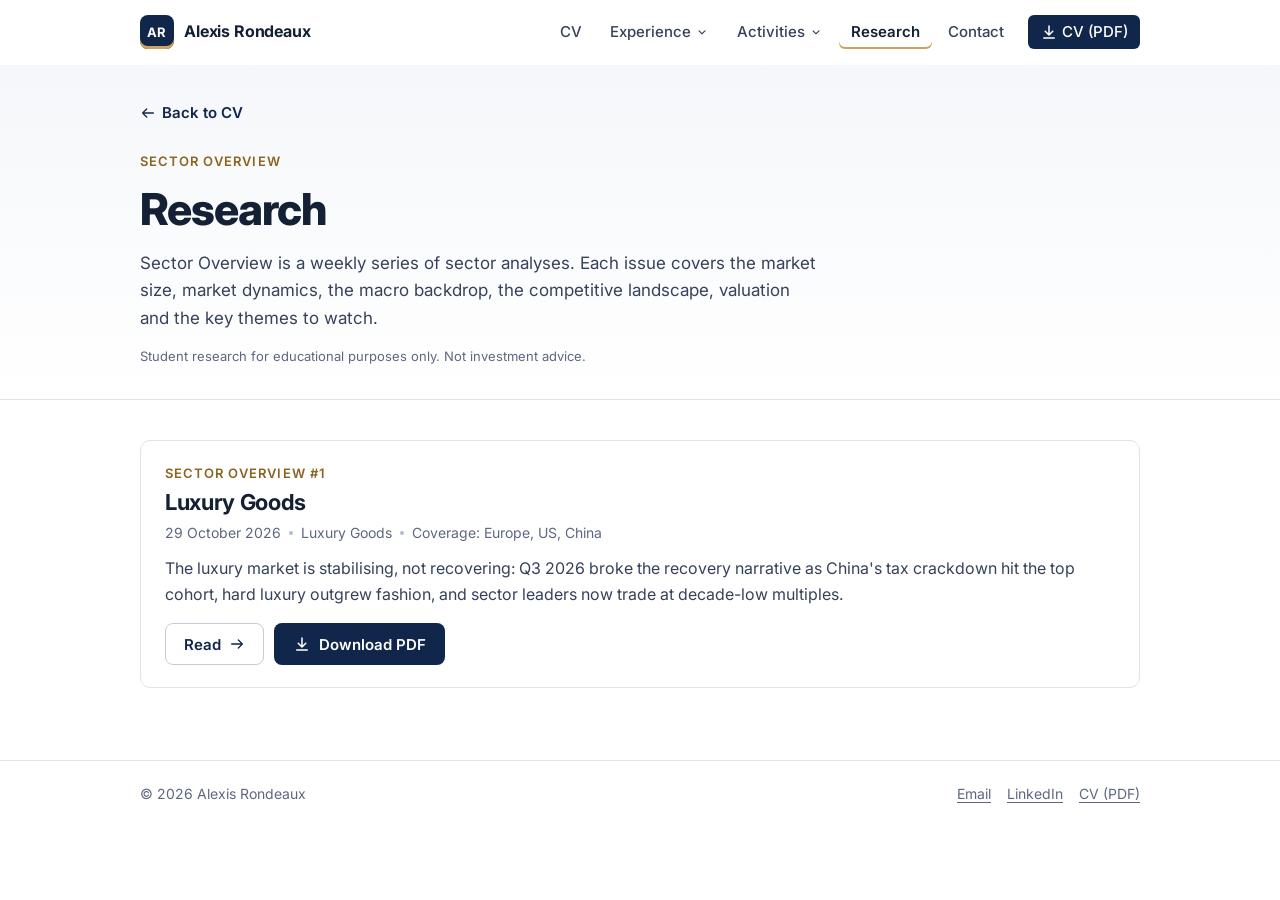
==== research/index.html @ 2f4fa921 "Add Research section with Sector Overview #1: Luxury Goods New Research tab in the main navigation, " ====
<!doctype html>
<html lang="en">
<head>
  <meta charset="utf-8">
  <meta name="viewport" content="width=device-width, initial-scale=1">
  <title>Research: Sector Overview series | Alexis Rondeaux</title>
  <meta name="description" content="Sector Overview, a weekly series of sector analyses by Alexis Rondeaux: market size, dynamics, competitive landscape, valuation and key themes. Read online or download the PDF.">
  <meta name="author" content="Alexis Rondeaux">
  <link rel="canonical" href="https://alexisrondeaux.github.io/research/">
  <meta name="theme-color" content="#10264a">

  <!-- Open Graph (LinkedIn, WhatsApp, Slack previews) -->
  <meta property="og:type" content="website">
  <meta property="og:site_name" content="Alexis Rondeaux">
  <meta property="og:title" content="Research: Sector Overview series | Alexis Rondeaux">
  <meta property="og:description" content="Sector Overview, a weekly series of sector analyses by Alexis Rondeaux: market size, dynamics, competitive landscape, valuation and key themes. Read online or download the PDF.">
  <meta property="og:url" content="https://alexisrondeaux.github.io/research/">
  <meta property="og:image" content="https://alexisrondeaux.github.io/research/sector-overview-01-luxury-goods/charts/chart5_performance.png">
  <meta property="og:image:width" content="1280">
  <meta property="og:image:height" content="720">
  <meta property="og:image:alt" content="12-month share price change of luxury stocks vs Stoxx 600">
  <meta property="og:locale" content="en_US">
  <meta name="twitter:card" content="summary_large_image">

  <link rel="icon" href="../assets/favicon.svg" type="image/svg+xml">
  <link rel="preconnect" href="https://fonts.googleapis.com">
  <link rel="preconnect" href="https://fonts.gstatic.com" crossorigin>
  <link href="https://fonts.googleapis.com/css2?family=Inter:wght@400;500;600;700;800&display=swap" rel="stylesheet">
  <link rel="stylesheet" href="../styles.css">
</head>
<body data-page="research" data-root="../">
  <a class="skip-link" href="#main">Skip to content</a>
  <nav class="site-nav" id="site-nav" aria-label="Main"></nav>
  <main id="main">
    <noscript>
      <div class="container" style="padding:40px 20px">
        <p>This site needs JavaScript to display. Latest report: <a href="sector-overview-01-luxury-goods/sector-overview-01-luxury-goods-oct-2026.pdf">Sector Overview #1, Luxury Goods (PDF)</a>.</p>
      </div>
    </noscript>
  </main>
  <footer class="site-footer" id="site-footer"></footer>
  <script src="../content.js"></script>
  <script src="../main.js"></script>
</body>
</html>
---- styles.css ----
/* ============ Design tokens ============ */
:root {
  --navy-900: #0a1a33;
  --navy-800: #10264a;
  --navy-700: #1b3560;
  --ink: #142033;
  --text: #36425a;
  --muted: #5d6880;
  --line: #dfe3ea;
  --bg: #ffffff;
  --bg-alt: #f5f7fa;
  --accent: #8a6420;       /* text-safe gold (5.3:1 on white) */
  --accent-soft: #c9a45c;  /* decorative gold */
  --radius: 10px;
  --shadow: 0 1px 2px rgba(10, 26, 51, .06), 0 4px 16px rgba(10, 26, 51, .06);
  --font: "Inter", system-ui, -apple-system, "Segoe UI", Roboto, Arial, sans-serif;
  color-scheme: light;
}

*, *::before, *::after { box-sizing: border-box; }
html { scroll-behavior: smooth; scroll-padding-top: 76px; -webkit-text-size-adjust: 100%; }
@media (prefers-reduced-motion: reduce) { html { scroll-behavior: auto; } }
body {
  margin: 0; font-family: var(--font); font-size: 16px; line-height: 1.6;
  color: var(--text); background: var(--bg);
  -webkit-font-smoothing: antialiased; text-rendering: optimizeLegibility;
}
img { max-width: 100%; display: block; }
a { color: var(--navy-700); text-underline-offset: 3px; }
a:hover { color: var(--accent); }
:focus-visible { outline: 3px solid var(--accent-soft); outline-offset: 2px; border-radius: 4px; }
h1, h2, h3 { color: var(--ink); line-height: 1.2; margin: 0; letter-spacing: -0.015em; }
p { margin: 0 0 1em; }

.container { width: 100%; max-width: 1040px; margin: 0 auto; padding: 0 20px; }
.sr-only { position: absolute; width: 1px; height: 1px; padding: 0; margin: -1px; overflow: hidden; clip: rect(0 0 0 0); white-space: nowrap; border: 0; }
.skip-link { position: absolute; left: 12px; top: -48px; z-index: 100; background: var(--navy-900); color: #fff; padding: 10px 14px; border-radius: 6px; }
.skip-link:focus { top: 12px; color: #fff; }

/* ============ Buttons ============ */
.btn {
  display: inline-flex; align-items: center; gap: 8px; justify-content: center;
  padding: 11px 18px; border-radius: 8px; font: 600 15px/1 var(--font);
  text-decoration: none; border: 1.5px solid transparent; cursor: pointer;
  transition: background-color .2s, color .2s, border-color .2s, transform .2s;
}
.btn:hover { transform: translateY(-1px); }
.btn:disabled { opacity: .6; cursor: wait; transform: none; }
.btn-primary { background: var(--navy-800); color: #fff; }
.btn-primary:hover { background: var(--navy-700); color: #fff; }
.btn-ghost { background: #fff; color: var(--navy-800); border-color: #c4ccd8; }
.btn-ghost:hover { border-color: var(--navy-800); color: var(--navy-800); }
.btn-sm { padding: 8px 12px; font-size: 14px; }
.ctas { display: flex; flex-wrap: wrap; gap: 10px; }

/* ============ Navigation ============ */
.site-nav {
  position: sticky; top: 0; z-index: 50; background: rgba(255, 255, 255, .94);
  backdrop-filter: saturate(160%) blur(8px); -webkit-backdrop-filter: saturate(160%) blur(8px);
  border-bottom: 1px solid transparent; transition: border-color .2s, box-shadow .2s; min-height: 64px;
}
.site-nav.is-scrolled { border-bottom-color: var(--line); box-shadow: 0 2px 12px rgba(10, 26, 51, .05); }
.nav-inner { display: flex; align-items: center; justify-content: space-between; min-height: 64px; gap: 16px; }
.brand { display: inline-flex; align-items: center; gap: 10px; font-weight: 700; color: var(--ink); text-decoration: none; letter-spacing: -0.01em; }
.brand:hover { color: var(--ink); }
.brand-mark {
  display: grid; place-items: center; width: 34px; height: 34px; border-radius: 8px;
  background: var(--navy-800); color: #fff; font-size: 13px; letter-spacing: .04em;
  box-shadow: inset 0 -3px 0 var(--accent-soft);
}
.nav-links { list-style: none; margin: 0; padding: 0; display: flex; align-items: center; gap: 4px; }
.nav-links > li > a, .nav-trigger {
  display: inline-flex; align-items: center; gap: 4px; padding: 8px 12px; border-radius: 6px;
  color: var(--text); font: 500 15px/1.2 var(--font); text-decoration: none; background: none; border: 0; cursor: pointer;
}
.nav-links > li > a:hover, .nav-trigger:hover { color: var(--ink); background: var(--bg-alt); }
.nav-links a[aria-current="page"], .nav-group.is-active > .nav-trigger { color: var(--ink); font-weight: 600; box-shadow: inset 0 -2px 0 var(--accent-soft); }
.nav-links .nav-cta { margin-left: 8px; }
.nav-links .nav-cta a { color: #fff; background: var(--navy-800); }
.nav-links .nav-cta a:hover { color: #fff; background: var(--navy-700); }
.nav-group { position: relative; }
.nav-trigger svg { transition: transform .2s; }
.nav-trigger[aria-expanded="true"] svg { transform: rotate(180deg); }
.nav-menu {
  list-style: none; margin: 0; padding: 6px; position: absolute; top: calc(100% + 6px); left: 0; min-width: 240px;
  background: #fff; border: 1px solid var(--line); border-radius: var(--radius); box-shadow: var(--shadow);
  opacity: 0; visibility: hidden; transform: translateY(-4px); transition: opacity .15s, transform .15s, visibility .15s;
}
.nav-trigger[aria-expanded="true"] + .nav-menu { opacity: 1; visibility: visible; transform: none; }
.nav-menu a { display: block; padding: 9px 12px; border-radius: 6px; color: var(--text); text-decoration: none; font-size: 15px; }
.nav-menu a:hover { background: var(--bg-alt); color: var(--ink); }
.nav-menu a[aria-current="page"] { color: var(--ink); font-weight: 600; background: var(--bg-alt); box-shadow: none; }

.nav-toggle { display: none; width: 44px; height: 44px; border: 0; background: none; cursor: pointer; border-radius: 8px; }
.nav-toggle .bars, .nav-toggle .bars::before, .nav-toggle .bars::after {
  display: block; width: 22px; height: 2px; background: var(--ink); border-radius: 2px; position: relative; transition: transform .2s, background-color .2s; margin: 0 auto;
}
.nav-toggle .bars::before, .nav-toggle .bars::after { content: ""; position: absolute; left: 0; }
.nav-toggle .bars::before { top: -7px; }
.nav-toggle .bars::after { top: 7px; }
.nav-toggle[aria-expanded="true"] .bars { background: transparent; }
.nav-toggle[aria-expanded="true"] .bars::before { transform: translateY(7px) rotate(45deg); }
.nav-toggle[aria-expanded="true"] .bars::after { transform: translateY(-7px) rotate(-45deg); }

@media (max-width: 860px) {
  .nav-toggle { display: block; }
  .nav-links {
    display: none; position: absolute; top: 64px; left: 0; right: 0; flex-direction: column; align-items: stretch;
    background: #fff; border-bottom: 1px solid var(--line); padding: 8px 16px 16px; box-shadow: var(--shadow);
    max-height: calc(100vh - 64px); overflow-y: auto;
  }
  .nav-links.is-open { display: flex; }
  .nav-links > li > a, .nav-trigger { width: 100%; padding: 12px 8px; font-size: 16px; }
  .nav-trigger { pointer-events: none; color: var(--muted); font-size: 13px; text-transform: uppercase; letter-spacing: .08em; padding-bottom: 4px; }
  .nav-trigger svg { display: none; }
  .nav-group.is-active > .nav-trigger { box-shadow: none; }
  .nav-menu { position: static; opacity: 1; visibility: visible; transform: none; box-shadow: none; border: 0; padding: 0 0 4px; min-width: 0; }
  .nav-menu a { padding: 11px 8px 11px 16px; font-size: 16px; }
  .nav-links .nav-cta { margin: 8px 0 0; }
  .nav-links .nav-cta a { width: 100%; justify-content: center; padding: 12px; }
}

/* ============ Hero ============ */
.hero { padding: 56px 0 40px; background: linear-gradient(180deg, var(--bg-alt), #fff 85%); }
.hero-grid { display: grid; grid-template-columns: 1fr 260px; gap: 48px; align-items: center; }
.eyebrow { display: inline-flex; align-items: center; gap: 6px; color: var(--accent); font-weight: 600; font-size: 14px; letter-spacing: .02em; margin-bottom: 12px; }
.hero h1 { font-size: clamp(36px, 6vw, 54px); font-weight: 800; letter-spacing: -0.03em; }
.headline { font-size: clamp(17px, 2.2vw, 20px); color: var(--navy-700); font-weight: 600; margin: 10px 0 18px; }
.summary { max-width: 62ch; font-size: 17px; margin-bottom: 26px; }
.hero-photo img {
  width: 100%; height: auto; aspect-ratio: 4 / 5; object-fit: cover; border-radius: 14px;
  box-shadow: 0 10px 30px rgba(10, 26, 51, .14); border: 4px solid #fff; outline: 1px solid var(--line);
}
@media (max-width: 720px) {
  .hero { padding: 32px 0 28px; }
  .hero-grid { grid-template-columns: 1fr; gap: 20px; }
  .hero-photo { order: -1; }
  .hero-photo img { width: 132px; aspect-ratio: 1; object-position: 50% 25%; border-radius: 50%; }
  .summary { font-size: 16px; }
  .ctas .btn { flex: 1 1 auto; }
}

/* ============ Key figures ============ */
.highlights { padding: 4px 0 24px; }
.stats { list-style: none; margin: 0; padding: 0; display: grid; grid-template-columns: repeat(4, 1fr); border: 1px solid var(--line); border-radius: var(--radius); background: #fff; }
.stats li { padding: 18px 20px; display: flex; flex-direction: column; gap: 2px; }
.stats li + li { border-left: 1px solid var(--line); }
.stat-value { font-size: 26px; font-weight: 800; color: var(--navy-800); letter-spacing: -0.02em; font-variant-numeric: tabular-nums; }
.stat-label { font-size: 13.5px; color: var(--muted); }
@media (max-width: 720px) {
  .stats { grid-template-columns: repeat(2, 1fr); }
  .stats li:nth-child(3) { border-left: 0; }
  .stats li:nth-child(n+3) { border-top: 1px solid var(--line); }
  .stats li { padding: 14px 16px; }
  .stat-value { font-size: 22px; }
}

/* ============ Sections ============ */
.section { padding: 56px 0; }
.section.alt { background: var(--bg-alt); }
.section-title { font-size: 26px; font-weight: 700; margin-bottom: 24px; display: flex; align-items: center; gap: 12px; }
.section-title::before { content: ""; width: 4px; height: 22px; background: var(--accent-soft); border-radius: 2px; }
@media (max-width: 720px) { .section { padding: 40px 0; } .section-title { font-size: 22px; } }

.entry { background: #fff; border: 1px solid var(--line); border-radius: var(--radius); padding: 22px 24px; margin-bottom: 16px; transition: box-shadow .2s, border-color .2s; }
.entry:hover { box-shadow: var(--shadow); border-color: #cfd6e1; }
.entry-head { display: flex; justify-content: space-between; align-items: flex-start; gap: 6px 20px; flex-wrap: wrap; margin-bottom: 10px; }
.entry h3 { font-size: 18px; font-weight: 700; }
.entry-role { margin: 2px 0 0; color: var(--navy-700); font-weight: 500; }
.entry-meta { margin: 0; font-size: 14px; color: var(--muted); display: flex; align-items: center; flex-wrap: wrap; white-space: nowrap; }
.dot { width: 4px; height: 4px; border-radius: 50%; background: #b3bccb; display: inline-block; margin: 0 8px; }
@media (max-width: 720px) { .entry { padding: 18px; } .entry-head { flex-direction: column; } .entry-meta { white-space: normal; } }

.bullets { margin: 0; padding-left: 0; list-style: none; }
.bullets li { position: relative; padding-left: 18px; margin: 6px 0; }
.bullets li::before { content: ""; position: absolute; left: 2px; top: .7em; width: 6px; height: 6px; border-radius: 1px; background: var(--accent-soft); }
.read-more { display: inline-flex; align-items: center; gap: 6px; margin-top: 12px; font-weight: 600; font-size: 15px; text-decoration: none; color: var(--navy-800); }
.read-more svg { transition: transform .2s; }
.read-more:hover svg { transform: translateX(3px); }

.grid-2 { display: grid; grid-template-columns: 1fr 1fr; gap: 16px; }
.grid-2 .entry { margin: 0; display: flex; flex-direction: column; }
.grid-2 .read-more { margin-top: auto; padding-top: 12px; }
.grid-3 { display: grid; grid-template-columns: repeat(3, 1fr); gap: 16px; }
@media (min-width: 861px) { .grid-3 .panel:last-child { grid-column: span 2; } }
@media (max-width: 860px) { .grid-3 { grid-template-columns: 1fr 1fr; } }
@media (max-width: 720px) { .grid-2, .grid-3 { grid-template-columns: 1fr; } }

.panel { background: #fff; border: 1px solid var(--line); border-radius: var(--radius); padding: 20px; }
.panel h3 { font-size: 15px; text-transform: uppercase; letter-spacing: .07em; color: var(--muted); font-weight: 600; margin-bottom: 12px; }
.chips { list-style: none; margin: 0; padding: 0; display: flex; flex-wrap: wrap; gap: 8px; }
.chips li { background: var(--bg-alt); border: 1px solid var(--line); color: var(--ink); font-size: 14px; padding: 5px 10px; border-radius: 999px; }
.panel .chips li { background: #fff; }
.langs { list-style: none; margin: 0; padding: 0; }
.langs li { display: flex; justify-content: space-between; gap: 12px; padding: 7px 0; border-bottom: 1px dashed var(--line); }
.langs li:last-child { border-bottom: 0; }
.langs strong { color: var(--ink); font-weight: 600; }
.langs span { color: var(--muted); font-size: 14.5px; text-align: right; }

/* ============ Contact ============ */
.contact { background: var(--navy-900); color: #d5dbe6; }
.contact .section-title { color: #fff; }
.contact a { color: #fff; }
.contact a:hover { color: var(--accent-soft); }
.contact-grid { display: grid; grid-template-columns: 1fr 1.2fr; gap: 40px; align-items: start; }
.fallback { margin-bottom: 8px; }
.form { background: #fff; border-radius: 12px; padding: 24px; color: var(--text); }
.field { margin-bottom: 16px; }
.field label { display: block; font-weight: 600; font-size: 14px; color: var(--ink); margin-bottom: 6px; }
.field input, .field textarea {
  width: 100%; font: 16px/1.5 var(--font); color: var(--ink); padding: 11px 12px;
  border: 1.5px solid #c4ccd8; border-radius: 8px; background: #fff; transition: border-color .2s, box-shadow .2s;
}
.field textarea { resize: vertical; min-height: 120px; }
.field input:focus, .field textarea:focus { outline: none; border-color: var(--navy-700); box-shadow: 0 0 0 3px rgba(27, 53, 96, .15); }
.hp { position: absolute; left: -9999px; }
.form .btn { width: 100%; padding: 13px; }
.form-status { margin: 12px 0 0; font-size: 14.5px; min-height: 1.4em; }
.form-status.success { color: #1d6b3a; font-weight: 600; }
.form-status.error { color: #a12a2a; font-weight: 600; }
@media (max-width: 720px) { .contact-grid { grid-template-columns: 1fr; gap: 24px; } .form { padding: 18px; } }

/* ============ Detail pages ============ */
.detail-hero { padding: 36px 0 32px; background: linear-gradient(180deg, var(--bg-alt), #fff); border-bottom: 1px solid var(--line); }
.detail-hero h1 { font-size: clamp(30px, 5vw, 44px); font-weight: 800; letter-spacing: -0.025em; }
.detail-hero .eyebrow { display: flex; margin-top: 22px; text-transform: uppercase; letter-spacing: .08em; font-size: 13px; }
.back { display: inline-flex; align-items: center; gap: 6px; font-weight: 600; font-size: 15px; text-decoration: none; color: var(--navy-800); }
.back:hover svg { transform: translateX(-3px); }
.back svg { transition: transform .2s; }

.facts-line { display: flex; flex-wrap: wrap; align-items: center; margin: 14px 0 0; color: var(--muted); font-weight: 500; }
.takeaways { background: var(--navy-900); color: #e3e8f0; border-radius: var(--radius); padding: 22px 24px; margin-bottom: 40px; box-shadow: inset 4px 0 0 var(--accent-soft); }
.takeaways h2 { color: #fff; font-size: 15px; text-transform: uppercase; letter-spacing: .08em; margin-bottom: 10px; }
.takeaways .bullets li { margin: 8px 0; font-size: 16.5px; }
@media (max-width: 720px) { .takeaways { padding: 18px; } }
.detail-body { max-width: 780px; padding-top: 40px; padding-bottom: 56px; }
.dblock { margin-bottom: 36px; }
.dblock h2 { font-size: 20px; font-weight: 700; margin-bottom: 12px; display: flex; align-items: center; gap: 10px; }
.dblock h2::before { content: ""; width: 4px; height: 18px; background: var(--accent-soft); border-radius: 2px; }
.dblock p { font-size: 16.5px; }
.bullets.results li { background: var(--bg-alt); border: 1px solid var(--line); border-radius: 8px; padding: 12px 14px 12px 34px; }
.bullets.results li::before { left: 15px; top: 1.15em; }
.learned { border-left: 3px solid var(--accent-soft); padding-left: 20px; }
.pager { display: grid; grid-template-columns: 1fr 1fr; gap: 12px; margin: 8px 0 28px; }
.pager a { display: block; border: 1px solid var(--line); border-radius: var(--radius); padding: 14px 16px; text-decoration: none; color: var(--ink); font-weight: 600; transition: border-color .2s, box-shadow .2s; }
.pager a:hover { border-color: var(--navy-700); box-shadow: var(--shadow); }
.pager a span { display: block; font-size: 12.5px; color: var(--muted); font-weight: 500; text-transform: uppercase; letter-spacing: .07em; }
.pager .next { text-align: right; }
.detail-foot { display: flex; flex-wrap: wrap; justify-content: space-between; align-items: center; gap: 16px; padding-top: 24px; border-top: 1px solid var(--line); }
@media (max-width: 520px) { .pager { grid-template-columns: 1fr; } .pager .next { text-align: left; } }

/* ============ Research ============ */
.disclaimer { margin: 14px 0 0; font-size: 13px; color: var(--muted); }
.detail-hero .summary { margin: 14px 0 0; }
.research-list { padding-top: 40px; padding-bottom: 56px; }
.report-card h2 { font-size: 22px; font-weight: 700; margin-bottom: 6px; }
.report-card h2 a { color: var(--ink); text-decoration: none; }
.report-card h2 a:hover { color: var(--accent); }
.report-card .entry-meta { margin-bottom: 12px; }
.report-card .ctas { margin-top: 4px; }
.report-kicker { margin: 0 0 6px; color: var(--accent); font-weight: 600; font-size: 13px; text-transform: uppercase; letter-spacing: .08em; }

.report-wrap { max-width: 760px; }
.report-ctas { align-items: center; margin-top: 22px; }
.pdf-note { font-size: 14px; color: var(--muted); }
.report-page { padding-top: 36px; padding-bottom: 56px; }
.report-page .takeaways { margin-bottom: 24px; }
.toc { border: 1px solid var(--line); border-radius: var(--radius); padding: 14px 18px; margin-bottom: 40px; }
.toc summary { cursor: pointer; font-weight: 600; color: var(--ink); }
.toc ol { margin: 12px 0 2px; padding-left: 22px; columns: 2; column-gap: 32px; }
.toc li { margin: 4px 0; break-inside: avoid; }
.toc a { text-decoration: none; }
.toc a:hover { text-decoration: underline; }
@media (max-width: 600px) { .toc ol { columns: 1; } }

.report-body { font-size: 16.5px; line-height: 1.75; overflow-wrap: break-word; }
.report-body h2 { font-size: 23px; font-weight: 700; margin: 8px 0 16px; display: flex; align-items: center; gap: 10px; }
.report-body h2::before { content: ""; flex: none; width: 4px; height: 20px; background: var(--accent-soft); border-radius: 2px; }
.report-body h3 { font-size: 18px; margin: 24px 0 10px; }
.report-body p { margin: 0 0 1.1em; }
.report-body strong { color: var(--ink); }
.report-body .note { font-size: 13.5px; line-height: 1.6; color: var(--muted); }
.report-body hr { border: 0; border-top: 1px solid var(--line); margin: 40px 0; }
.report-body .bullets { margin: 0 0 1.2em; }
.report-body .bullets li { margin: 8px 0; }
.report-ol { margin: 0 0 1.2em; padding-left: 22px; }
.report-ol li { margin: 10px 0; padding-left: 4px; }
.report-ol li::marker { color: var(--accent); font-weight: 700; }
.report-body a { overflow-wrap: anywhere; }
.report-body figure { margin: 28px 0 8px; }
.report-body figure img { width: 100%; height: auto; border: 1px solid var(--line); border-radius: 8px; background: #fff; }
.report-body figcaption { margin-top: 8px; font-size: 13.5px; color: var(--muted); text-align: center; line-height: 1.5; }

.table-wrap { overflow-x: auto; -webkit-overflow-scrolling: touch; margin: 4px 0 1.4em; border: 1px solid var(--line); border-radius: 8px; }
.table-wrap:focus-visible { outline-offset: 2px; }
.report-body table { width: 100%; border-collapse: collapse; font-size: 14px; line-height: 1.5; font-variant-numeric: tabular-nums; }
.report-body th, .report-body td { padding: 9px 12px; text-align: left; vertical-align: top; border-bottom: 1px solid var(--line); min-width: 7.5em; }
.report-body th { background: var(--bg-alt); color: var(--ink); font-weight: 600; font-size: 13px; }
.report-body td:first-child { font-weight: 600; color: var(--ink); }
.report-body tbody tr:last-child td { border-bottom: 0; }
.report-body tbody tr:nth-child(even) td { background: #fafbfc; }

.report-end { margin: 40px 0 32px; padding: 22px 24px; background: var(--bg-alt); border: 1px solid var(--line); border-radius: var(--radius); }
@media (max-width: 720px) {
  .report-body { font-size: 16px; }
  .report-body h2 { font-size: 20px; }
  .report-ctas .btn { flex: 0 1 auto; }
  .report-end { padding: 18px; }
}
@media print {
  .toc, .report-ctas, .report-end .btn, .detail-foot { display: none !important; }
  .table-wrap { overflow: visible; border: 0; }
}

/* ============ Footer ============ */
.site-footer { border-top: 1px solid var(--line); padding: 22px 0; font-size: 14px; color: var(--muted); }
.footer-inner { display: flex; justify-content: space-between; flex-wrap: wrap; gap: 8px 20px; }
.footer-inner p { margin: 0; }
.footer-inner a { margin-left: 16px; color: var(--muted); }
.footer-inner a:first-child { margin-left: 0; }

/* ============ Subtle animation ============ */
.js-ready .reveal { opacity: 0; transform: translateY(10px); transition: opacity .5s ease, transform .5s ease; }
.js-ready .reveal.is-visible { opacity: 1; transform: none; }
@media (prefers-reduced-motion: reduce) {
  .js-ready .reveal { opacity: 1; transform: none; transition: none; }
  .btn, .btn:hover { transition: none; transform: none; }
}

/* ============ Print ============ */
@media print {
  .site-nav, .contact, .ctas, .read-more, .pager, .back, .site-footer { display: none !important; }
  .js-ready .reveal { opacity: 1; transform: none; }
  .section.alt, .hero { background: none; }
}
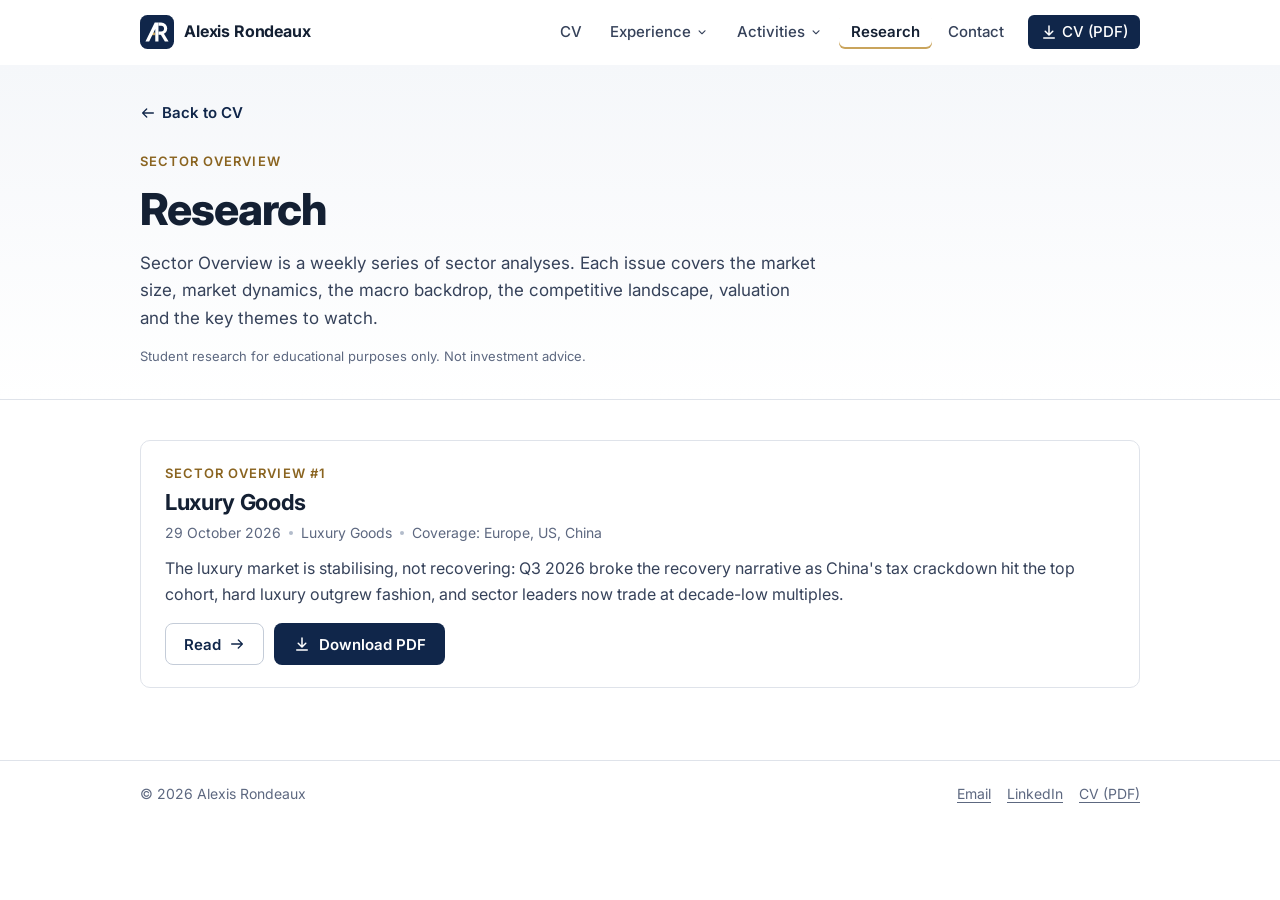
==== commit 91f34ca3: "Add version query to CSS/JS links so visitors get updates without a hard refresh Co-Authored-By: Cla" ====
--- a/research/index.html
+++ b/research/index.html
@@ -26,7 +26,7 @@
   <link rel="preconnect" href="https://fonts.googleapis.com">
   <link rel="preconnect" href="https://fonts.gstatic.com" crossorigin>
   <link href="https://fonts.googleapis.com/css2?family=Inter:wght@400;500;600;700;800&display=swap" rel="stylesheet">
-  <link rel="stylesheet" href="../styles.css">
+  <link rel="stylesheet" href="../styles.css?v=20261029">
 </head>
 <body data-page="research" data-root="../">
   <a class="skip-link" href="#main">Skip to content</a>
@@ -39,7 +39,7 @@
     </noscript>
   </main>
   <footer class="site-footer" id="site-footer"></footer>
-  <script src="../content.js"></script>
-  <script src="../main.js"></script>
+  <script src="../content.js?v=20261029"></script>
+  <script src="../main.js?v=20261029"></script>
 </body>
 </html>
--- a/styles.css
+++ b/styles.css
@@ -63,11 +63,9 @@
 .nav-inner { display: flex; align-items: center; justify-content: space-between; min-height: 64px; gap: 16px; }
 .brand { display: inline-flex; align-items: center; gap: 10px; font-weight: 700; color: var(--ink); text-decoration: none; letter-spacing: -0.01em; }
 .brand:hover { color: var(--ink); }
-.brand-mark {
-  display: grid; place-items: center; width: 34px; height: 34px; border-radius: 8px;
-  background: var(--navy-800); color: #fff; font-size: 13px; letter-spacing: .04em;
-  box-shadow: inset 0 -3px 0 var(--accent-soft);
-}
+.brand-mark { display: block; flex: none; width: 34px; height: 34px; transition: transform .2s; }
+.brand:hover .brand-mark { transform: rotate(-4deg); }
+@media (prefers-reduced-motion: reduce) { .brand-mark { transition: none; } .brand:hover .brand-mark { transform: none; } }
 .nav-links { list-style: none; margin: 0; padding: 0; display: flex; align-items: center; gap: 4px; }
 .nav-links > li > a, .nav-trigger {
   display: inline-flex; align-items: center; gap: 4px; padding: 8px 12px; border-radius: 6px;
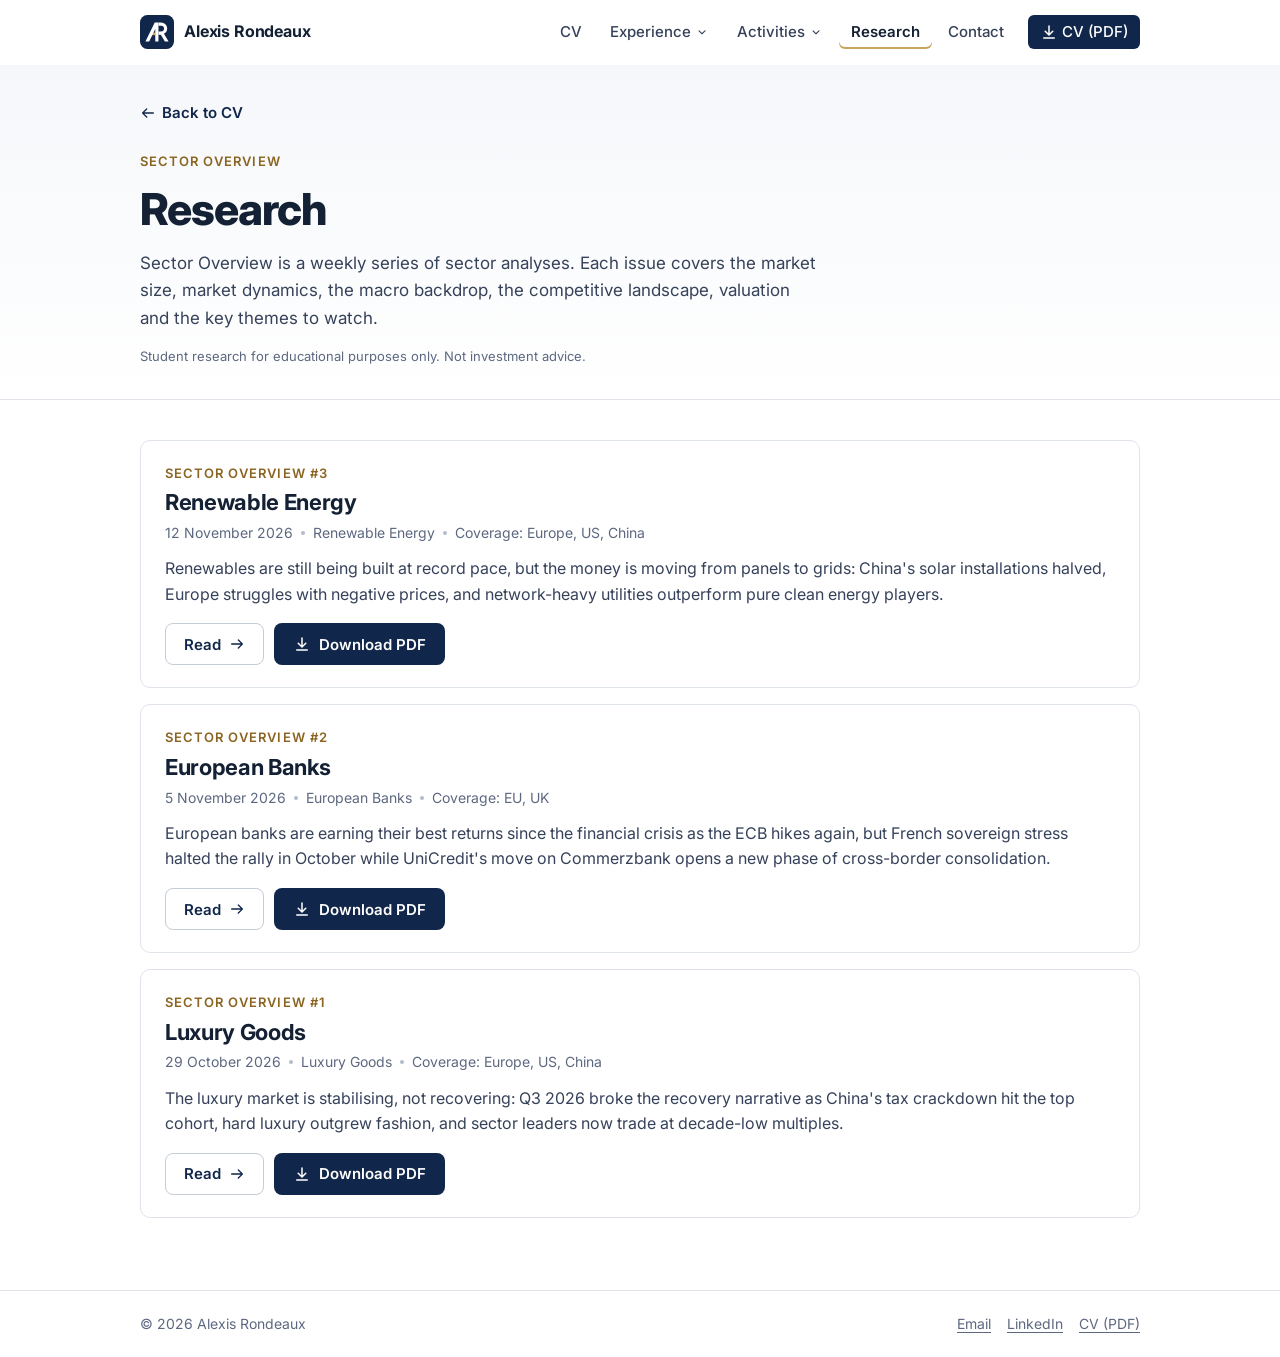
==== commit 554c5661: "Bump asset version to 20261030 and apply it to the new report pages Co-Authored-By: Claude Opus 5.5 " ====
--- a/research/index.html
+++ b/research/index.html
@@ -26,7 +26,7 @@
   <link rel="preconnect" href="https://fonts.googleapis.com">
   <link rel="preconnect" href="https://fonts.gstatic.com" crossorigin>
   <link href="https://fonts.googleapis.com/css2?family=Inter:wght@400;500;600;700;800&display=swap" rel="stylesheet">
-  <link rel="stylesheet" href="../styles.css?v=20261029">
+  <link rel="stylesheet" href="../styles.css?v=20261030">
 </head>
 <body data-page="research" data-root="../">
   <a class="skip-link" href="#main">Skip to content</a>
@@ -39,7 +39,7 @@
     </noscript>
   </main>
   <footer class="site-footer" id="site-footer"></footer>
-  <script src="../content.js?v=20261029"></script>
-  <script src="../main.js?v=20261029"></script>
+  <script src="../content.js?v=20261030"></script>
+  <script src="../main.js?v=20261030"></script>
 </body>
 </html>
